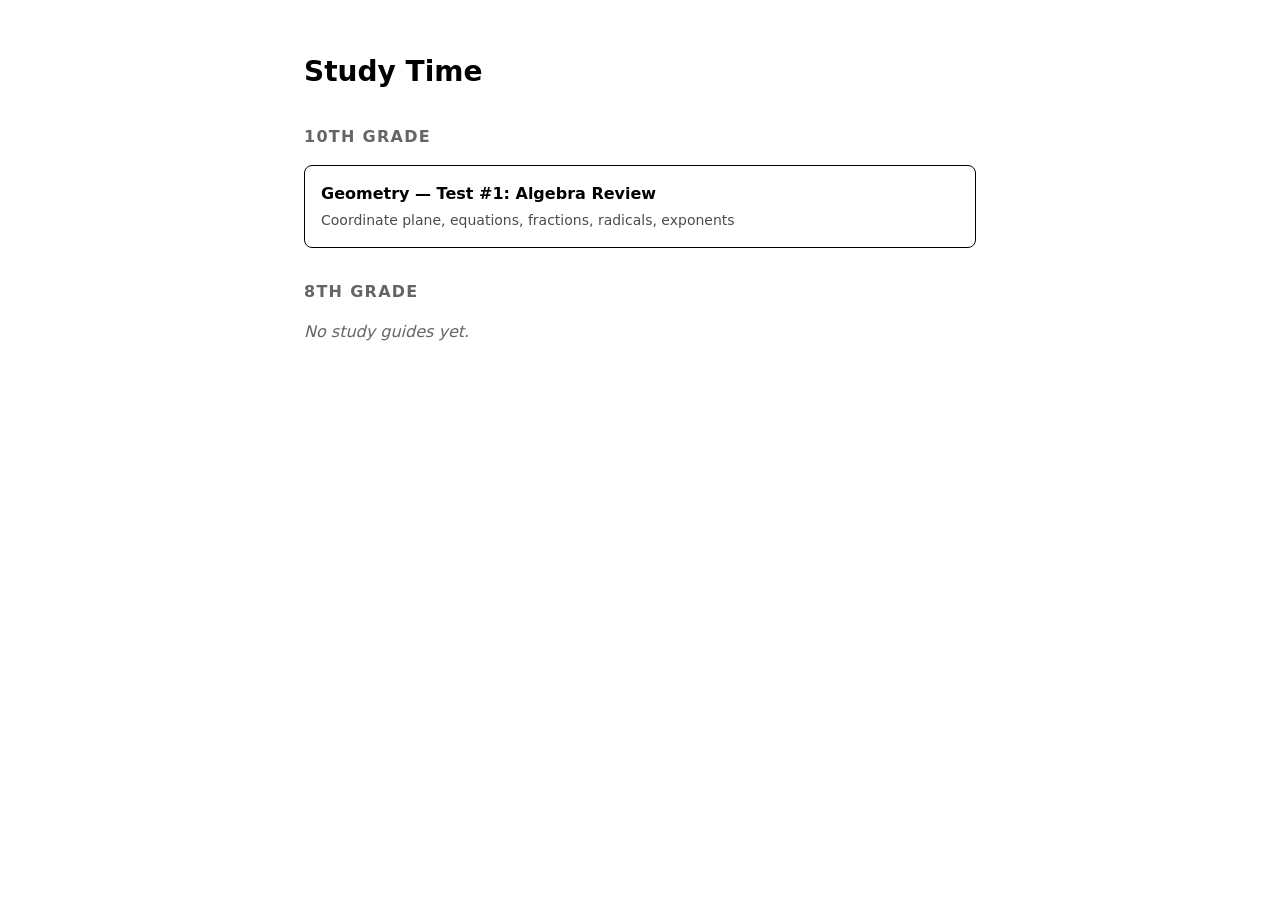
==== index.html @ 8bfe01f6 "Add shared build script and landing page The build inlines a project's src/ into a single index.html" ====
<!DOCTYPE html>
<html lang="en">
<head>
<meta charset="utf-8">
<meta name="viewport" content="width=device-width, initial-scale=1">
<title>Study Time</title>
<style>:root { color-scheme: light dark; }
body {
  font: 16px/1.5 system-ui, -apple-system, sans-serif;
  max-width: 42rem; margin: 0 auto; padding: 2rem 1.25rem;
}
h1 { font-size: 1.75rem; margin-bottom: 2rem; }
h2 { font-size: 1rem; text-transform: uppercase; letter-spacing: .08em;
     opacity: .6; margin-top: 2rem; }
.topics { list-style: none; padding: 0; }
.topics a {
  display: block; padding: 1rem; border: 1px solid currentColor;
  border-radius: .5rem; text-decoration: none; color: inherit;
}
.topics a:hover { background: rgba(128,128,128,.12); }
.topics span { display: block; font-size: .875rem; opacity: .7; margin-top: .25rem; }
.empty { opacity: .6; font-style: italic; }
</style>
</head>
<body>
<h1>Study Time</h1>

<section>
  <h2>10th Grade</h2>
  <ul class="topics">
    <li><a href="geometry-10/index.html">
      <strong>Geometry — Test #1: Algebra Review</strong>
      <span>Coordinate plane, equations, fractions, radicals, exponents</span>
    </a></li>
  </ul>
</section>

<section>
  <h2>8th Grade</h2>
  <p class="empty">No study guides yet.</p>
</section>
<script></script>
</body>
</html>
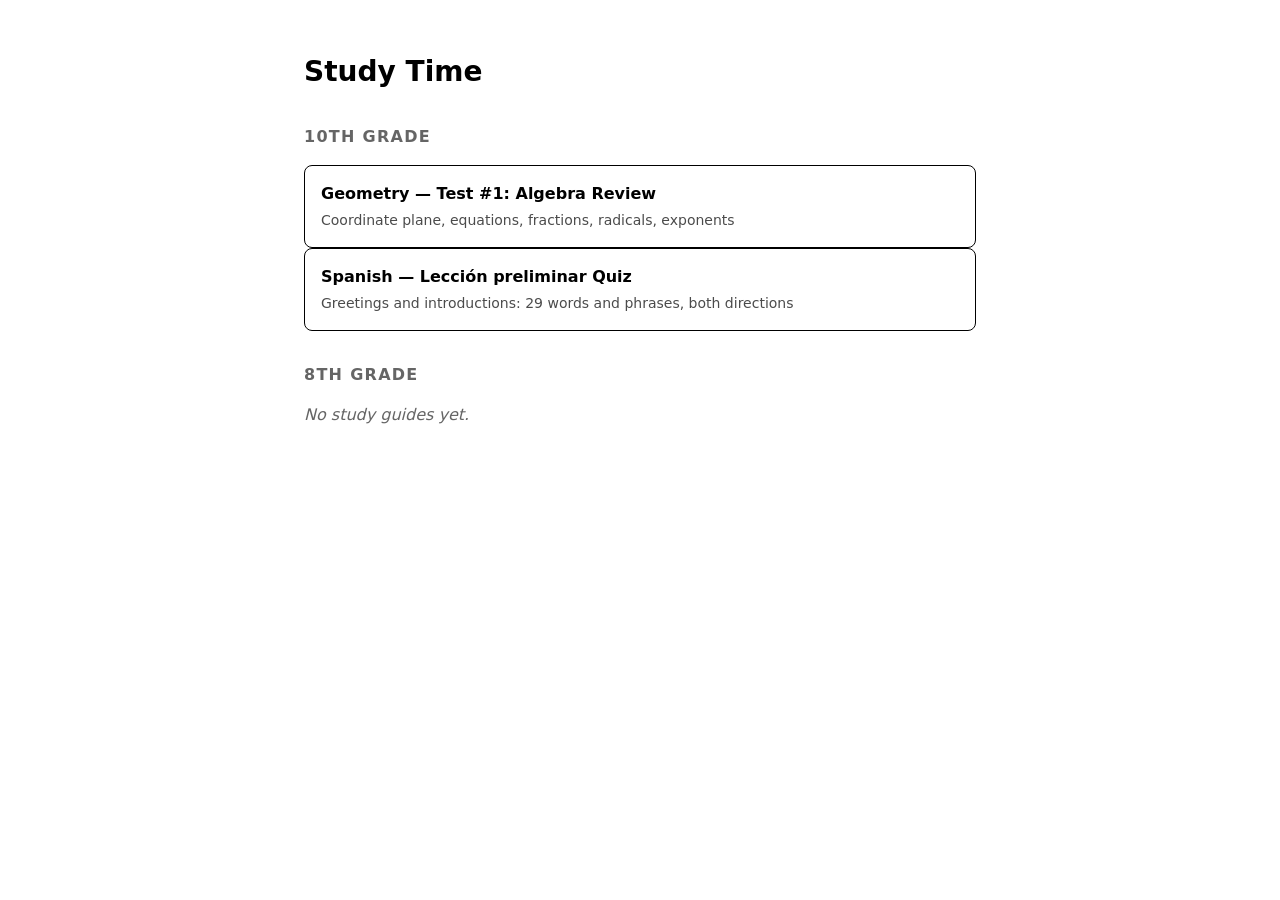
==== commit 9060a669: "Link the Spanish tool and write down how to add the next subject Co-Authored-By: Claude Opus 5 <nore" ====
--- a/index.html
+++ b/index.html
@@ -32,6 +32,10 @@
       <strong>Geometry — Test #1: Algebra Review</strong>
       <span>Coordinate plane, equations, fractions, radicals, exponents</span>
     </a></li>
+    <li><a href="spanish-10/index.html">
+      <strong>Spanish — Lección preliminar Quiz</strong>
+      <span>Greetings and introductions: 29 words and phrases, both directions</span>
+    </a></li>
   </ul>
 </section>
 
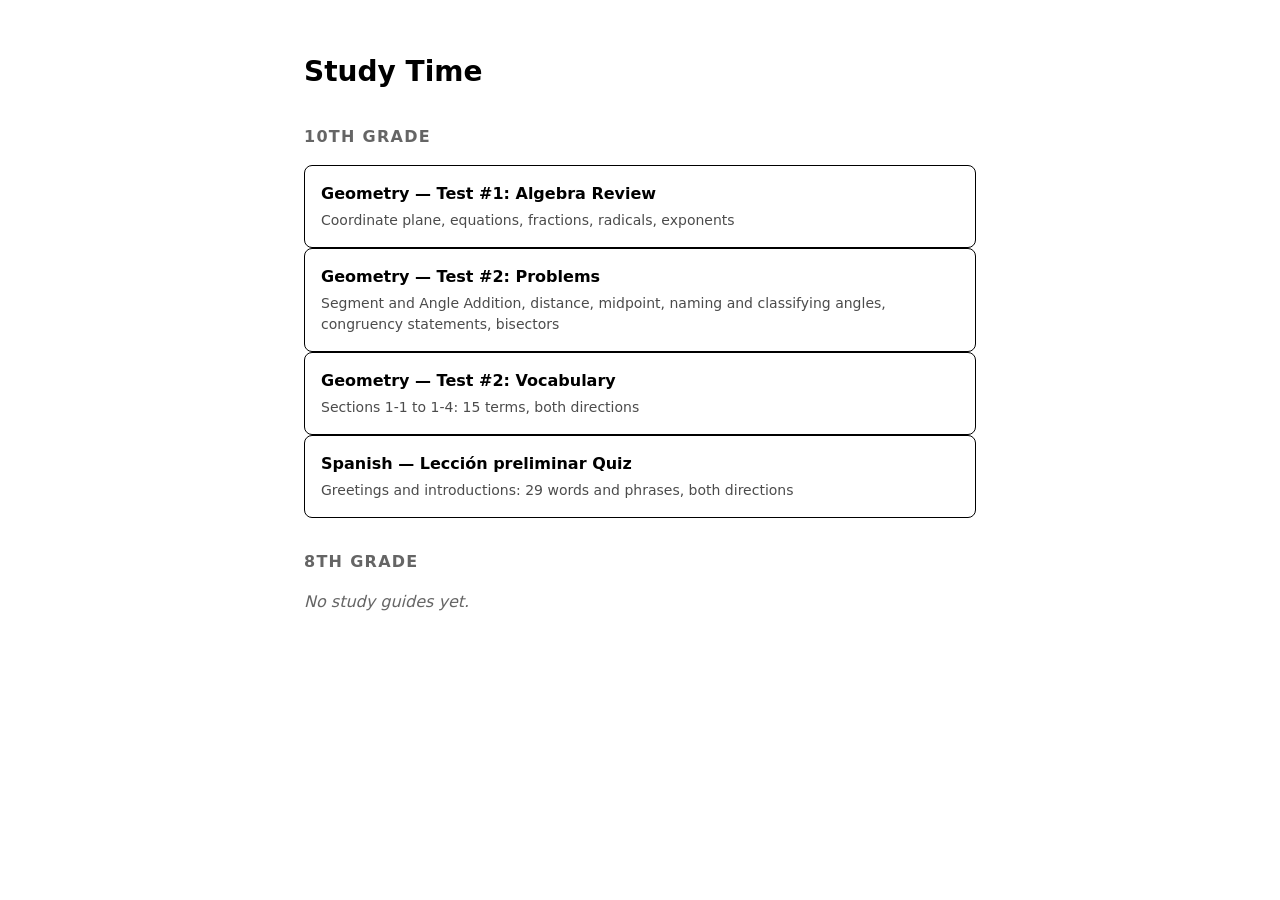
==== commit 83c9600a: "Add Geometry Test #2: problems and vocabulary Two new tools covering study guides #2 Part I and Part" ====
--- a/index.html
+++ b/index.html
@@ -32,6 +32,14 @@
       <strong>Geometry — Test #1: Algebra Review</strong>
       <span>Coordinate plane, equations, fractions, radicals, exponents</span>
     </a></li>
+    <li><a href="geometry-10-t2/index.html">
+      <strong>Geometry — Test #2: Problems</strong>
+      <span>Segment and Angle Addition, distance, midpoint, naming and classifying angles, congruency statements, bisectors</span>
+    </a></li>
+    <li><a href="geometry-10-t2-vocab/index.html">
+      <strong>Geometry — Test #2: Vocabulary</strong>
+      <span>Sections 1-1 to 1-4: 15 terms, both directions</span>
+    </a></li>
     <li><a href="spanish-10/index.html">
       <strong>Spanish — Lección preliminar Quiz</strong>
       <span>Greetings and introductions: 29 words and phrases, both directions</span>
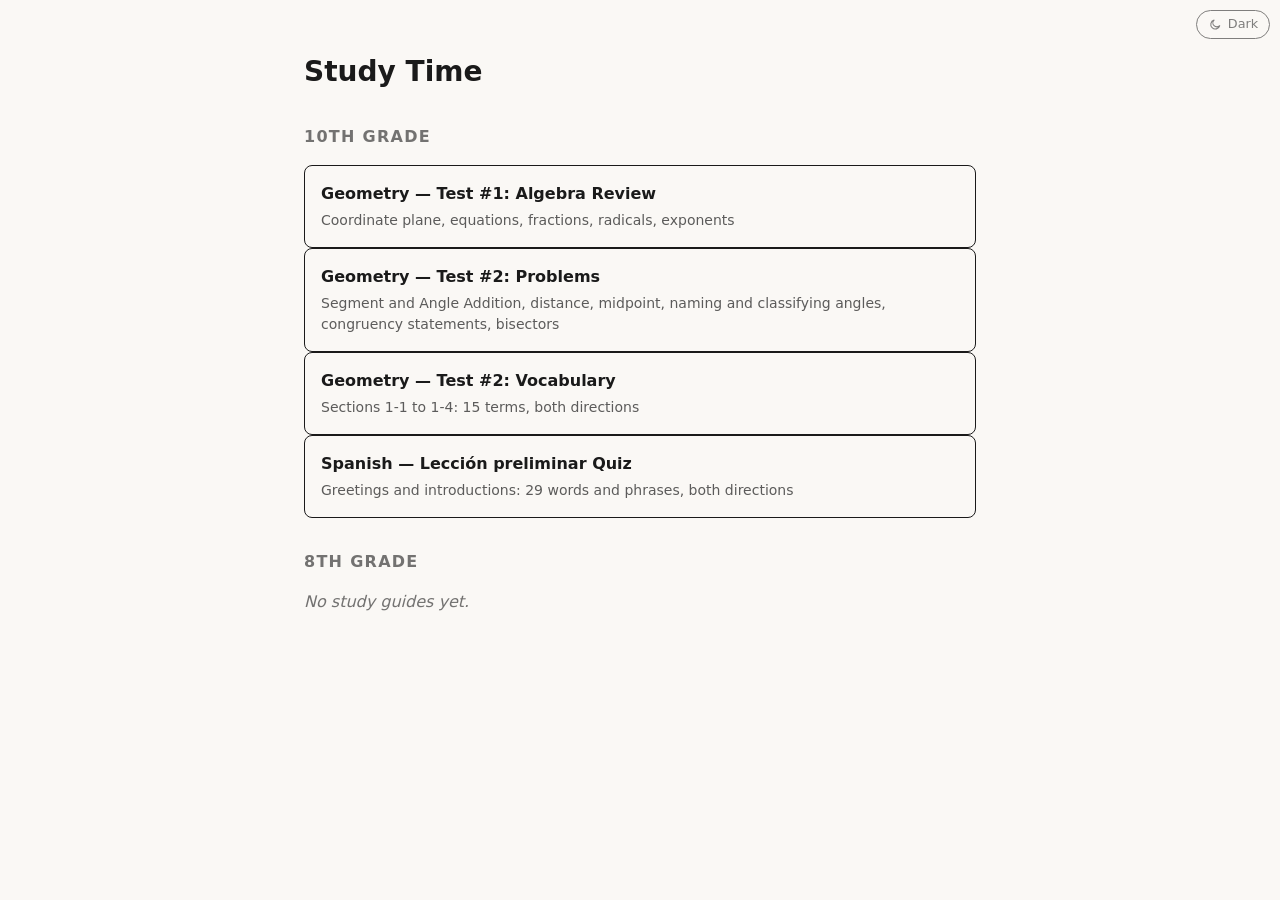
==== commit 6ea58415: "Add a light/dark toggle to every tool Black-on-off-white is easier to focus on for long stretches th" ====
--- a/index.html
+++ b/index.html
@@ -4,7 +4,102 @@
 <meta charset="utf-8">
 <meta name="viewport" content="width=device-width, initial-scale=1">
 <title>Study Time</title>
-<style>:root { color-scheme: light dark; }
+<!-- Applies a saved theme before first paint. This cannot live in the
+     manifest: build.py puts all module JS at the end of <body>, and setting
+     the theme there means every load flashes the other palette first --
+     which is worst for exactly the reader who chose light on a dark OS.
+     The key must match THEME_STORAGE_KEY in shared/theme/theme.js. -->
+<script>try{var t=localStorage.getItem('study-time.theme');
+if(t==='light'||t==='dark')document.documentElement.setAttribute('data-theme',t);}catch(e){}</script>
+<style>/* The one place any colour is decided. Every tool loads this first, then its
+   own stylesheet, which uses the tokens below and never names a colour.
+
+   Before this file existed no stylesheet set a background or a foreground at
+   all: they declared `color-scheme: light dark` and let the browser paint,
+   so the page was dark purely because the reader's OS was. That works until
+   someone wants to choose, which is what theme.js is for.
+
+   Three blocks, in this order, and the order is the whole trick:
+     1. light on bare :root          -- the default palette
+     2. dark under prefers-color-scheme, EXCEPT when light was chosen
+     3. dark and light under [data-theme]  -- an explicit choice wins
+   Without the :not() in 2, a reader on a dark OS who picks light gets the
+   dark tokens back, because a media block and an attribute selector have the
+   same specificity and the media block comes first. */
+
+:root {
+  color-scheme: light;
+  --bg: #faf8f5;      /* off-white: white at full blast is its own glare */
+  --fg: #1a1a1a;
+  --ok: #1a7f37;
+  --no: #b3261e;
+  --warn: #996300;   /* #a26a00 measures 4.31:1 here, under AA */
+}
+
+/* The green and red above sit under 4.5:1 on a dark canvas, and those tokens
+   colour the verdict a student reads right after a miss. The dark palette
+   lifts them rather than reusing the light values. */
+@media (prefers-color-scheme: dark) {
+  :root:not([data-theme="light"]) {
+    color-scheme: dark;
+    --bg: #16181c;
+    --fg: #e9eaec;
+    --ok: #3fb950;
+    --no: #f85149;
+    --warn: #d29922;
+  }
+}
+
+:root[data-theme="dark"] {
+  color-scheme: dark;
+  --bg: #16181c;
+  --fg: #e9eaec;
+  --ok: #3fb950;
+  --no: #f85149;
+  --warn: #d29922;
+}
+
+:root[data-theme="light"] {
+  color-scheme: light;
+  --bg: #faf8f5;
+  --fg: #1a1a1a;
+  --ok: #1a7f37;
+  --no: #b3261e;
+  --warn: #996300;
+}
+
+body { background: var(--bg); color: var(--fg); }
+
+/* The toggle. theme.js builds this button and appends it to <body>, so no
+   page needs markup for it. Fixed rather than in the flow because the five
+   pages lay their headers out differently and there is no shared header. */
+.theme-toggle {
+  position: fixed; top: .6rem; right: .6rem; z-index: 10;
+  display: flex; align-items: center; gap: .4rem;
+  font: inherit; font-size: .8rem; line-height: 1;
+  padding: .45rem .7rem; border-radius: 2rem;
+  background: var(--bg); color: inherit;
+  border: 1px solid currentColor; opacity: .55; cursor: pointer;
+}
+.theme-toggle:hover, .theme-toggle:focus-visible { opacity: 1; }
+.theme-toggle svg { width: 1em; height: 1em; fill: none;
+                    stroke: currentColor; stroke-width: 2;
+                    stroke-linecap: round; stroke-linejoin: round; }
+
+/* Narrow screens: the tools are read on a tablet, where a pill in the corner
+   can sit on top of the crumb link. Shrink to the icon alone. */
+@media (max-width: 30rem) {
+  .theme-toggle span { position: absolute; width: 1px; height: 1px;
+                       overflow: hidden; clip-path: inset(50%); }
+  .theme-toggle { padding: .45rem; }
+}
+
+@media print { .theme-toggle { display: none; } }
+
+/* Colours live in shared/theme/theme.css, which loads first and defines
+   --bg, --fg, --ok, --no and --warn for both themes. Nothing in this
+   file should name a colour: use a token, or a neutral like
+   rgba(128,128,128,...) that reads on either palette. */
 body {
   font: 16px/1.5 system-ui, -apple-system, sans-serif;
   max-width: 42rem; margin: 0 auto; padding: 2rem 1.25rem;
@@ -51,6 +146,131 @@
   <h2>8th Grade</h2>
   <p class="empty">No study guides yet.</p>
 </section>
-<script></script>
+<script>// Light/dark choice, shared by every tool. The palette itself is theme.css;
+// this file only decides which of the two is showing and remembers it.
+//
+// The decision logic is DOM-free and exported, so it runs under jsc like the
+// rest of the repository. Everything that touches the document lives below
+// startTheme(), which is only wired up when there IS a document -- that is
+// what lets the test suite load this file at all.
+(function () {
+  var STORAGE_KEY = 'study-time.theme';
+  var THEMES = { light: 1, dark: 1 };
+
+  // A stored value is whatever survived in someone's browser: an old key, a
+  // hand-edited string, junk from another app on the same origin. Anything
+  // that is not one of the two themes means "no choice recorded".
+  function parseTheme(raw) {
+    return (typeof raw === 'string' && THEMES[raw] === 1) ? raw : null;
+  }
+
+  // No stored choice means follow the operating system, which is what the
+  // tools did before there was a toggle at all.
+  function resolveTheme(stored, systemPrefersDark) {
+    var chosen = parseTheme(stored);
+    if (chosen !== null) return chosen;
+    return systemPrefersDark ? 'dark' : 'light';
+  }
+
+  function nextTheme(current) {
+    return current === 'dark' ? 'light' : 'dark';
+  }
+
+  // What the button should say NEXT -- it names the destination, not the
+  // current state, because "Dark" on a dark page reads as a status label and
+  // people click it expecting nothing to happen.
+  function toggleLabel(current) {
+    return current === 'dark' ? 'Light' : 'Dark';
+  }
+
+  globalThis.parseTheme = parseTheme;
+  globalThis.resolveTheme = resolveTheme;
+  globalThis.nextTheme = nextTheme;
+  globalThis.toggleLabel = toggleLabel;
+  globalThis.THEME_STORAGE_KEY = STORAGE_KEY;
+
+  if (typeof document === 'undefined') return;
+
+  function read() {
+    try { return localStorage.getItem(STORAGE_KEY); } catch (e) { return null; }
+  }
+  function write(theme) {
+    // Private browsing throws on write. A theme that does not persist is a
+    // small annoyance; a page that will not load is not.
+    try { localStorage.setItem(STORAGE_KEY, theme); } catch (e) { /* ignore */ }
+  }
+
+  function systemDark() {
+    return !!(window.matchMedia &&
+              window.matchMedia('(prefers-color-scheme: dark)').matches);
+  }
+
+  var SUN = '<circle cx="12" cy="12" r="4.5"/><path d="M12 2v2M12 20v2' +
+            'M2 12h2M20 12h2M4.9 4.9l1.4 1.4M17.7 17.7l1.4 1.4' +
+            'M19.1 4.9l-1.4 1.4M6.3 17.7l-1.4 1.4"/>';
+  var MOON = '<path d="M20 14.5A8.5 8.5 0 1 1 9.5 4a7 7 0 0 0 10.5 10.5z"/>';
+
+  function icon(next) {
+    return '<svg viewBox="0 0 24 24" aria-hidden="true">' +
+           (next === 'dark' ? MOON : SUN) + '</svg>';
+  }
+
+  function apply(theme) {
+    document.documentElement.setAttribute('data-theme', theme);
+  }
+
+  function startTheme() {
+    // The <head> bootstrap has usually applied the stored theme already; this
+    // repeats it so the attribute is right even on a page without one, and so
+    // the current theme is known here without re-reading the DOM.
+    var current = resolveTheme(read(), systemDark());
+    apply(current);
+
+    var button = document.createElement('button');
+    button.className = 'theme-toggle';
+    button.type = 'button';
+
+    function render() {
+      var next = nextTheme(current);
+      button.innerHTML = icon(next) + '<span>' + toggleLabel(current) + '</span>';
+      button.setAttribute('aria-label', 'Switch to ' + next + ' mode');
+      button.title = 'Switch to ' + next + ' mode';
+    }
+
+    button.onclick = function () {
+      current = nextTheme(current);
+      apply(current);
+      write(current);
+      render();
+    };
+
+    render();
+    document.body.appendChild(button);
+
+    // Until a choice is made the page tracks the OS live, so a Mac flipping
+    // to dark at sunset carries the tools with it. After a choice, it does
+    // not -- the choice is the point.
+    if (window.matchMedia) {
+      var mq = window.matchMedia('(prefers-color-scheme: dark)');
+      var onChange = function () {
+        if (parseTheme(read()) !== null) return;
+        current = systemDark() ? 'dark' : 'light';
+        apply(current);
+        render();
+      };
+      if (mq.addEventListener) mq.addEventListener('change', onChange);
+      else if (mq.addListener) mq.addListener(onChange);
+    }
+  }
+
+  globalThis.startTheme = startTheme;
+
+  if (document.readyState === 'loading') {
+    document.addEventListener('DOMContentLoaded', startTheme);
+  } else {
+    startTheme();
+  }
+})();
+</script>
 </body>
 </html>
